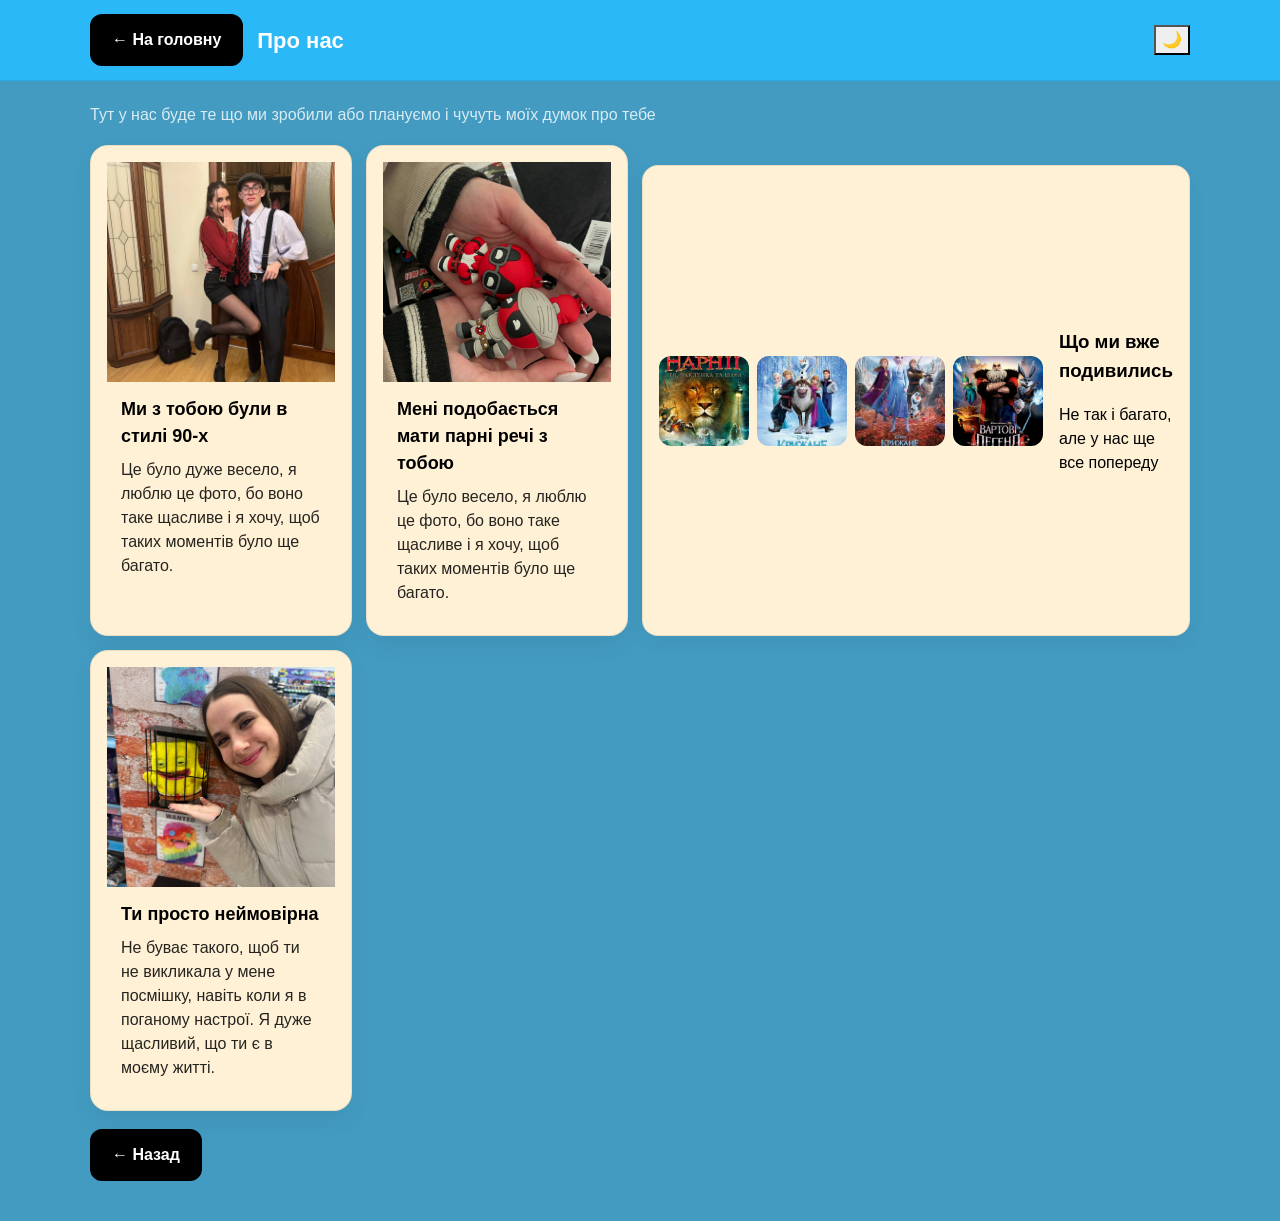
==== about.html @ 9c4be60b "feaures new page with change themes" ====
<!DOCTYPE html>
<html lang="uk">
<head>
  <meta charset="UTF-8" />
  <meta name="viewport" content="width=device-width, initial-scale=1.0"/>
  <title>Про мене</title>
  

  <!-- Загальні стилі (кнопки/контейнер, якщо хочеш) -->
  <link rel="stylesheet" href="style.css?v=6" />

  <!-- Стилі тільки для цієї сторінки -->
  <link rel="stylesheet" href="about.css?v=1" />
</head>
<body class="page-about">
<div class="hearts-bg"></div>
  <header class="about-header">
    <div class="container about-header__inner">
      <a class="btn btn--page" href="index.html">← На головну</a>
      <h1 class="about-title">Про нас</h1>
      <button id="themeToggle" class="theme-btn">🌙</button>
    </div>
  </header>

  <main class="about-main">
    <div class="container">

      <p class="about-subtitle">
        Тут у нас буде те що ми зробили або плануємо і чучуть моїх думок про тебе
      </p>

      <section class="cards">
        <article class="card reveal">
          <img class="card__img" src="./assets/photo21.jpg" alt="Фото 1">
          <div class="card__body">
            <h2 class="card__title">Ми з тобою були в стилі 90-х</h2>
            <p class="card__text">
                Це було дуже весело, я люблю це фото, бо воно таке щасливе і я хочу, щоб таких моментів було ще багато.
            </p>
          </div>
        </article>

        <article class="card reveal">
          <img class="card__img" src="./assets/photo22.jpg" alt="Фото 2">
          <div class="card__body">
            <h2 class="card__title">Мені подобається мати парні речі з тобою</h2>
            <p class="card__text">
              Це було весело, я  люблю це фото, бо воно таке щасливе і я хочу, щоб таких моментів було ще багато.
            </p>
          </div>
        </article>
<div class="mini-gallery">
  <div class="mini-gallery__images">
    <img src="./assets/photof1.jpg" alt="">
    <img src="./assets/photof2.jpg" alt="">
    <img src="./assets/photof3.jpg" alt="">
    <img src="./assets/photof4.jpg" alt="">
  </div>

  <div class="mini-gallery__text">
    <h3>Що ми вже подивились</h3>
    <p>
      Не так і багато, але у нас ще все попереду
    </p>
  </div>
</div>
        <article class="card reveal">
          <img class="card__img" src="./assets/photo23.jpg" alt="Фото 3">
          <div class="card__body">
            <h2 class="card__title">Ти просто неймовірна</h2>
            <p class="card__text">
             Не буває такого, щоб ти не викликала у мене посмішку, навіть коли я в поганому настрої. Я дуже щасливий, що ти є в моєму житті.
            </p>
          </div>
        </article>
      </section>

      <div class="about-bottom">
        <a class="btn btn--page" href="index.html">← Назад</a>
      </div>

    </div>
  </main>

  <!-- можеш не підключати script.js, якщо на about нічого не треба -->
  <script src="script.js"></script>
</body>
</html>
---- style.css ----
/* 1) БАЗА: прибираємо хаос браузера */
*,
*::before,
*::after {
  box-sizing: border-box;
}

body {
  margin: 0;
  font-family: Arial, sans-serif;
  line-height: 1.5;
  color: #000000;
  background: #ef7a7a;
}

a {
  color: inherit;
  text-decoration: none;
}

/* 2) КОНТЕЙНЕР: обмежує ширину */
.container {
  width: min(1100px, 100% - 32px);
  margin: 0 auto;
}

/* 3) КНОПКИ: компонент, який будеш юзати всюди */
.btn {
  display: inline-block;
  padding: 11px 14px;
  border-radius: 10px;
  border: 2px solid #000000;
  font-weight: 700;
}

.btn--primary {
  background: #000000;
  color: #ffffff;
}

.btn--ghost {
  background: transparent;
  color: #ffffff;
}

.btn:hover {
  opacity: 0.9;
}

/* 4) HEADER */
.header {
  position: sticky;
  top: 0;
  z-index: 10;
  background: #807e7eb7;
  border-bottom: 5px solid #000000;
}
.header__inner {
  height: 67px;
  display: flex;
  align-items: center;
  justify-content: space-between;
  gap: 16px;
}

.logo {
  font-weight: 800;
  letter-spacing: 1px;
}

.nav {
  display: flex;
  gap: 14px;
  align-items: center;
}

.nav__link {
  padding: 8px 10px;
  border-radius: 10px;
}

.nav__link:hover {
  background: #000000;
  color: #ffffff;
}

/* 5) HERO */
.hero {
  padding: 49px 0;
}

.hero__inner {
  display: flex;
  gap: 40px;
  align-items: center;
  justify-content: space-between;
}

.hero__text {
  flex: 1;
  min-width: 260px;
}

.title {
  margin: 0 0 12px;
  font-size: 40px;
  line-height: 1.1;
}

.subtitle {
  margin: 0 0 18px;
  color: #fcf5f5;
  max-width: 52ch;
}

.hero__actions {
  display: flex;
  gap: 12px;
  flex-wrap: wrap;
}

.hero__media {
  width: min(420px, 100%);
}

.placeholder {
  border: 1px dashed #ffffff;
  border-radius: 16px;
  height: 260px;
  display: grid;
  place-items: center;
  color: #ffffff;
  font-weight: 800;
}

/* 6) СЕКЦІЇ */
.section:nth-of-type(even) {
  background: rgba(255, 255, 255, 0.08);
}

.section__title {
  margin: 0 0 8px;
  font-size: 26px;
}

.section__subtitle {
  margin: 0 0 18px;
  color: #ffffff;
}

/* 7) КАРТКИ */
.cards {
  display: flex;
  gap: 16px;
  flex-wrap: wrap;
}

.card {
  flex: 1;
  min-width: 240px;
  border: 2px solid #000000;
  border-radius: 16px;
  padding: 16px;
}

.card__title {
  margin: 0 0 6px;
  font-size: 18px;
}

.card__text {
  margin: 0;
  color: #fffdfd;
}

/* 8) CONTACT + FOOTER */
.contact {
  display: flex;
  gap: 12px;
  flex-wrap: wrap;
}

.footer {
  border-top: 5px solid #000000;
  padding: 18px 0;
}

.footer__inner {
  display: flex;
  justify-content: space-between;
  align-items: center;
  gap: 12px;
  flex-wrap: wrap;
}

.footer__links {
  display: flex;
  gap: 10px;
  flex-wrap: wrap;
}

.muted {
  margin: 0;
  color: #ffffff;
}
.skills {
  margin: 0;
  padding-left: 18px;
  color: #ffffff;
}

.skills__item {
  margin: 8px 0;
}
.hero__img {
  display: block;
  width: 100%;
  max-width: 420px;
  height: 260px;
  object-fit: cover;
  border-radius: 16px;
}
.btn,
.card,
.hero__img {
  transition: 0.2s;
}

.btn:hover {
  transform: translateY(-2px);
}

.card:hover {
  transform: translateY(-4px);
}

.hero__img:hover {
  transform: scale(1.02);
}
.progress {
  width: 100%;
  height: 16px;
  background: rgba(255,255,255,0.3);
  border-radius: 20px;
  overflow: hidden;
}

.progress__bar {
  height: 100%;
  width: 0%;
  background: #ffffff;
  transition: 0.5s;
}
.hearts {
  position: relative;
  height: 60px;
  overflow: hidden;
}

.heart {
  position: absolute;
  bottom: 0;
  user-select: none;
  pointer-events: none;
  animation: floatUp 2.2s ease-out forwards;
  filter: drop-shadow(0 2px 2px rgba(0,0,0,0.25));
}

@keyframes floatUp {
  0%   { transform: translate(0, 0) scale(0.8); opacity: 0; }
  10%  { opacity: 1; }
  100% { transform: translate(var(--drift, 0px), -90px) scale(var(--scale, 1)); opacity: 0; }
}
#counter {
  cursor: pointer;
}
.dark {
  background: #111;
  color: #f5f5f5;
}

.dark .section {
  background: #1a1a1a;
}

.dark .card {
  background: #222;
  border-color: #333;
}
.burger {
  display: none;

  border: 2px solid #000;
  border-radius: 10px;
  background: #898484;
  padding: 8px 12px;
  font-weight: 900;
}
.accordion__btn {
  width: 100%;
  display: flex;
  justify-content: space-between;
  align-items: center;

  border: 2px solid #000;
  border-radius: 16px;
  background: #f790a2;
  padding: 14px 16px;
  font-weight: 800;
  cursor: pointer;
  transition: 0.5s;
}

.accordion__icon {
  font-size: 20px;
}

.accordion__content {
  margin-top: 12px;
  border: 2px solid #000;
  border-radius: 16px;
  background: rgba(234, 217, 66, 0.694);
  padding: 14px;
}
body.dark .accordion__content {
  background: #1a1a1a;
  color: #f5f5f5;
}
.accordion__inner {
  display: flex;
  gap: 14px;
  align-items: flex-start;
}
.accordion__btn:hover {
  background: #e99e1bf4;
  color: #ffffff;
}
.accordion__btn[aria-expanded="true"] {
  background: #e99e1bf4;
  color: #ffffff;
  color: #000;
  transition: 0.2s;
}
.accordion__img {
  width: 140px;
  height: 140px;
  object-fit: cover;
  border-radius: 16px;
  flex: 0 0 auto;
}
/* Темна тема для акордеону */

body.dark .accordion__btn {
  background: #222;
  color: #f5f5f5;
  border-color: #444;
}

body.dark .accordion__btn:hover {
  background: #333;
}

body.dark .accordion__content {
  background: #730707;
  color: #f5f5f5;
}
body.dark .accordion__btn[aria-expanded="true"] {
  background: #a50140;
  color: #fff;
}
/* iOS Safari fix: щоб кнопки не фарбувались в синє */
button {
  -webkit-appearance: none;
  appearance: none;
  font: inherit;
  color: inherit;
  -webkit-text-fill-color: currentColor;
}
.btn--page {
  display: inline-block;
  padding: 12px 20px;
  border-radius: 12px;
  text-decoration: none;
  font-weight: 700;
  border: 2px solid #000;

  background: #000000;
  color: #ffffff;

  transition: 0.5s ease;
}

.btn--page:hover {
  background: #f7a902;
  color: #ffffff;
}
body.dark .btn--page {
  background: #222;
  color: #f5f5f5;
  border-color: #444;
}

body.dark .btn--page:hover {
  background: #e96b9b;
  color: #fff;
}
/* 9) АДАПТИВ */
@media (max-width: 768px) {
  .accordion__inner {
    flex-direction: column;
  }

  .accordion__img {
    width: 100%;
    height: 220px;
  }
  .hero__inner {
    flex-direction: column;
    align-items: stretch;
  }

  .title {
    font-size: 32px;
  }

  .nav {
  display: none;
}

.nav.nav--open {
  display: flex;
  flex-direction: column;
  gap: 10px;

  position: absolute;
  top: 70px;
  right: 16px;

  background: #fff;
  color: #000;
  border: 2px solid #000;
  padding: 12px;
  border-radius: 16px;
  z-index: 20;
  display: block;
}
   .burger {
    display: inline-block;
  }

  
}
.burger:hover {
  opacity: 0.9;
}
.header {
  position: sticky;
  top: 0;
  z-index: 10;
}

.header__inner {
  position: relative;
}
@media (max-width: 768px) {
  .header__inner {
    height: auto;       /* замість 67px */
    flex-wrap: wrap;    /* дозволяємо перенос */
    padding: 12px 0;
  }
}
---- about.css ----
/* Спокійна палітра + акуратні блоки */

.page-about {
  background: #439bc1;
  color: #ffffff;
}

.about-header {
  position: sticky;
  top: 0;
  backdrop-filter: blur(8px);
  background: rgba(38, 190, 255, 0.85);
  border-bottom: 1px solid rgba(0,0,0,0.08);
  z-index: 10;
}

.about-header__inner {
  display: flex;
  align-items: center;
  gap: 14px;
  padding: 14px 0;
}

.about-title {
  margin: 0;
  font-size: 22px;
}

.about-main {
  padding: 22px 0 40px;
}

.about-subtitle {
  margin: 0 0 18px;
  opacity: 0.8;
  line-height: 1.5;
}

/* Сітка карток */
.cards {
  display: grid;
  grid-template-columns: repeat(3, 1fr);
  gap: 14px;
}

/* Картка */
.card {
  background: #FFF1D6;
  color: #000000;
  border: 1px solid rgba(0,0,0,0.08);
  border-radius: 18px;
  overflow: hidden;
  box-shadow: 0 10px 24px rgba(0,0,0,0.06);
  transform: translateY(0);
  transition: transform .2s ease, box-shadow .2s ease;
}

.card:hover {
  transform: translateY(-2px);
  box-shadow: 0 14px 30px rgba(0,0,0,0.10);
}

.card__img {
  width: 100%;
  height: 220px;
  object-fit: cover;
  display: block;
}

.card__body {
  padding: 14px;
}

.card__title {
  margin: 0 0 8px;
  font-size: 18px;
}

.card__text {
  margin: 0;
  color: #000000;
  opacity: 0.85;
  line-height: 1.5;
}

/* Низ */
.about-bottom {
  margin-top: 18px;
}

/* Легка анімація появи */
.reveal {
  animation: fadeUp .5s ease both;
}

.reveal:nth-child(2) { animation-delay: .08s; }
.reveal:nth-child(3) { animation-delay: .16s; }

@keyframes fadeUp {
  from { opacity: 0; transform: translateY(10px); }
  to   { opacity: 1; transform: translateY(0); }
}
.hearts-bg {
  position: fixed;
  inset: 0;
  overflow: hidden;
  pointer-events: none;
  z-index: 0;
}

/* Сердечко */
.heart {
  position: absolute;
  font-size: 18px;
  opacity: 0;
  animation: floatUp 4s linear forwards;
}

@keyframes floatUp {
  0% {
    transform: translateY(0) scale(0.8);
    opacity: 0;
  }
  20% {
    opacity: 0.6;
  }
  100% {
    transform: translateY(-200px) scale(1.2);
    opacity: 0;
  }
}

/* щоб контент був поверх */
.page-about {
  position: relative;
  z-index: 1;
}
.about-header__inner {
  flex-wrap: wrap;
}

.about-title {
  max-width: 100%;
  word-break: break-word;
}
/* FIX: щоб заголовок не вилазив за екран у flex-хедері */
.about-title {
  flex: 1;
  min-width: 0;
  overflow: hidden;
  text-overflow: ellipsis;
  white-space: nowrap;
}
/* ===== DARK MODE for ABOUT page ===== */

body.dark.page-about {
  background: #0B3D2E;
  color: #ffffff;
}

/* хедер на about */
body.dark.page-about .about-header {
  background: #0F2F2F;
   color: #fffefe;
  border-bottom: 1px solid rgba(255,255,255,0.08);
}

/* текст підзаголовків */
body.dark.page-about .about-subtitle,
body.dark.page-about .card__text {
  opacity: 0.88;
   color: #ffffff;
   
}

/* картки і міні-галерея */
body.dark.page-about .card,
body.dark.page-about .mini-gallery {
  background: #B8973A;
   color: #ffffff;
  border: 1px solid rgba(255,255,255,0.08);
  box-shadow: 0 12px 28px rgba(0,0,0,0.45);
}

/* якщо у тебе є якісь “білі” блоки ще */
body.dark.page-about .card__body {
  background: transparent;
}
/* на дуже вузьких екранах — дозволимо перенос */
@media (max-width: 420px) {
  .about-header__inner {
    flex-wrap: wrap;
  }
  .about-title {
    white-space: normal;
    overflow-wrap: anywhere;
  }
}
.mini-gallery {
  display: flex;
  gap: 16px;
  align-items: center;
  margin-top: 20px;
}

.mini-gallery__images {
  display: flex;
  gap: 8px;
}

.mini-gallery__images img {
  width: 90px;          /* менші фото */
  height: 90px;
  object-fit: cover;
  border-radius: 12px;
}

.mini-gallery__text {
  max-width: 300px;
}
.mini-gallery {
  display: flex;
  gap: 16px;
  align-items: center;
  margin-top: 20px;

  /* нове */
  color: #000000;
  background: #FFF1D6;
  border: 1px solid rgba(0,0,0,0.08);
  border-radius: 16px;
  padding: 16px;
  box-shadow: 0 8px 20px rgba(0,0,0,0.05);
}
@media (max-width: 600px) {
  .mini-gallery {
    flex-direction: column;
    align-items: flex-start;
  }

  .mini-gallery__images img {
    width: 70px;
    height: 70px;
  }
}
@media (max-width: 600px) {
  .mini-gallery {
    flex-direction: column;
    align-items: flex-start;
  }

  .mini-gallery__images img {
    width: 70px;
    height: 70px;
  }
}
/* Адаптив */
@media (max-width: 900px) {
  .cards { grid-template-columns: repeat(2, 1fr); }
}

@media (max-width: 600px) {
  .cards { grid-template-columns: 1fr; }
  .card__img { height: 200px; }
  @media (max-width: 420px) {
  .about-title { font-size: 18px; }
}
}
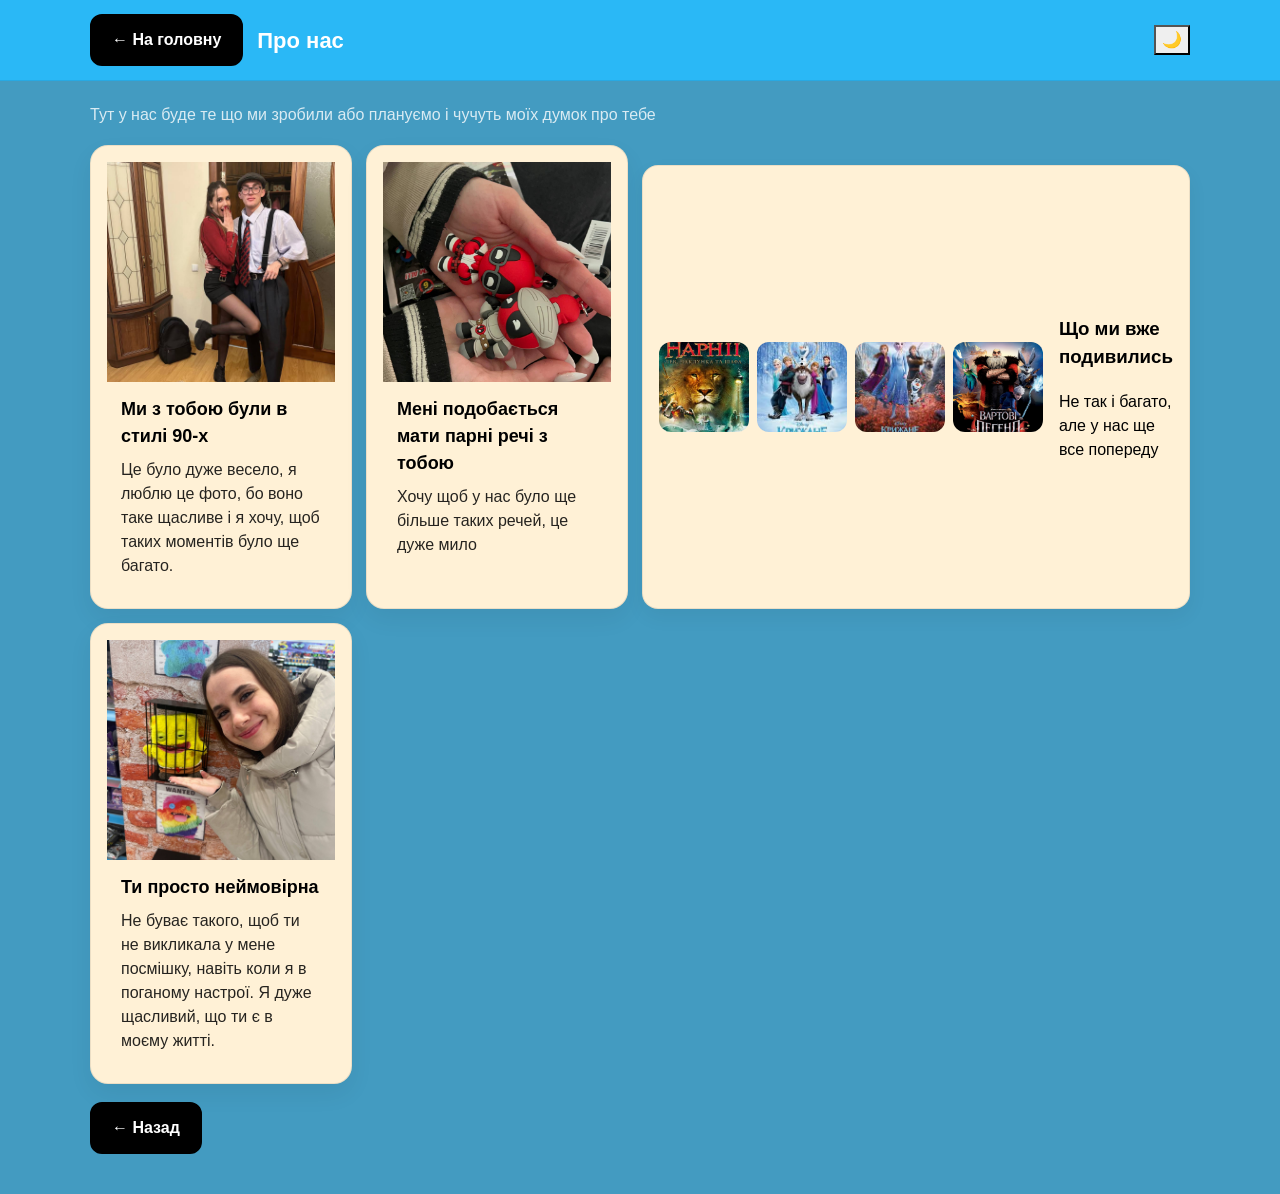
==== commit 25798749: "fix text page 2" ====
--- a/about.html
+++ b/about.html
@@ -45,7 +45,7 @@
           <div class="card__body">
             <h2 class="card__title">Мені подобається мати парні речі з тобою</h2>
             <p class="card__text">
-              Це було весело, я  люблю це фото, бо воно таке щасливе і я хочу, щоб таких моментів було ще багато.
+Хочу щоб у нас було ще більше таких речей, це дуже мило
             </p>
           </div>
         </article>
